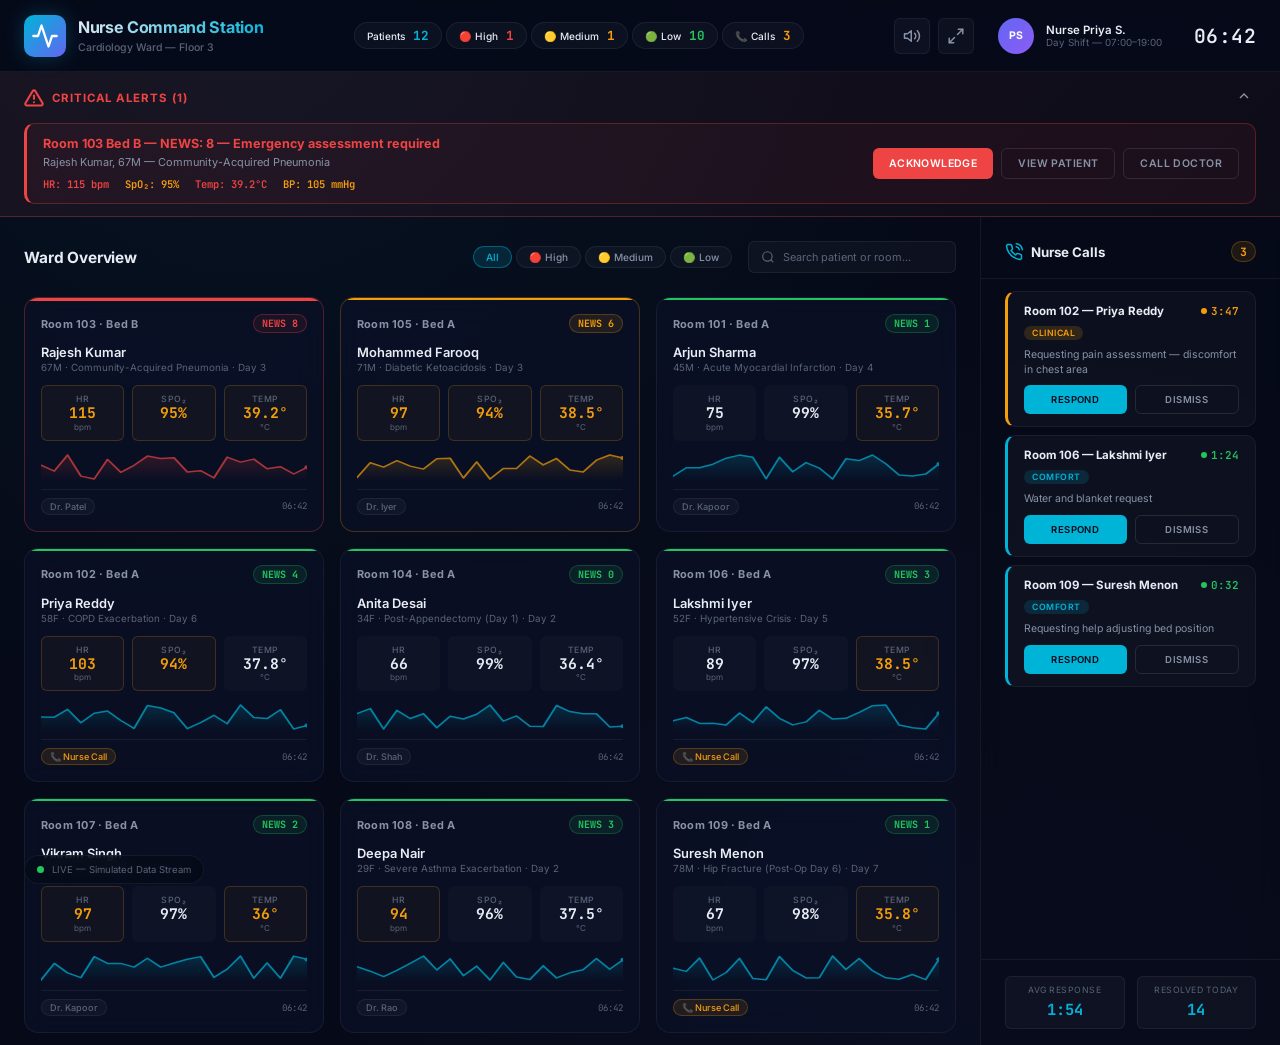
==== index.html @ 5d0f26bf "Initial commit: Smart Hospital Nurse Command Station Dashboard & Specifications" ====
<!DOCTYPE html>
<html lang="en">
<head>
    <meta charset="UTF-8">
    <meta name="viewport" content="width=device-width, initial-scale=1.0">
    <meta name="description" content="AI-Powered Smart Hospital Room — Nurse Command Station for real-time patient monitoring, NEWS2 triage, and nurse call management.">
    <title>Nurse Command Station — Smart Hospital</title>
    <link rel="preconnect" href="https://fonts.googleapis.com">
    <link rel="preconnect" href="https://fonts.gstatic.com" crossorigin>
    <link href="https://fonts.googleapis.com/css2?family=Inter:wght@300;400;500;600;700;800&family=JetBrains+Mono:wght@400;500;600;700&display=swap" rel="stylesheet">
    <link rel="stylesheet" href="style.css">
    <link rel="icon" href="data:image/svg+xml,<svg xmlns='http://www.w3.org/2000/svg' viewBox='0 0 100 100'><text y='.9em' font-size='90'>🏥</text></svg>">
</head>
<body>
    <!-- Header -->
    <header id="main-header">
        <div class="header-left">
            <div class="logo">
                <div class="logo-icon">
                    <svg width="28" height="28" viewBox="0 0 24 24" fill="none" stroke="currentColor" stroke-width="2" stroke-linecap="round" stroke-linejoin="round">
                        <path d="M22 12h-4l-3 9L9 3l-3 9H2"/>
                    </svg>
                </div>
                <div class="logo-text">
                    <h1>Nurse Command Station</h1>
                    <span class="ward-name">Cardiology Ward — Floor 3</span>
                </div>
            </div>
        </div>
        <div class="header-stats" id="header-stats">
            <!-- Populated by JS -->
        </div>
        <div class="header-right">
            <div class="header-actions">
                <button class="icon-btn" id="btn-sound-toggle" title="Toggle alert sounds">
                    <svg width="18" height="18" viewBox="0 0 24 24" fill="none" stroke="currentColor" stroke-width="2" stroke-linecap="round" stroke-linejoin="round">
                        <polygon points="11 5 6 9 2 9 2 15 6 15 11 19 11 5"/>
                        <path d="M15.54 8.46a5 5 0 0 1 0 7.07"/>
                        <path d="M19.07 4.93a10 10 0 0 1 0 14.14"/>
                    </svg>
                </button>
                <button class="icon-btn" id="btn-fullscreen" title="Toggle fullscreen">
                    <svg width="18" height="18" viewBox="0 0 24 24" fill="none" stroke="currentColor" stroke-width="2" stroke-linecap="round" stroke-linejoin="round">
                        <polyline points="15 3 21 3 21 9"/><polyline points="9 21 3 21 3 15"/>
                        <line x1="21" y1="3" x2="14" y2="10"/><line x1="3" y1="21" x2="10" y2="14"/>
                    </svg>
                </button>
            </div>
            <div class="nurse-profile">
                <div class="avatar">PS</div>
                <div class="nurse-info">
                    <span class="nurse-name">Nurse Priya S.</span>
                    <span class="shift-info">Day Shift — 07:00–19:00</span>
                </div>
            </div>
            <div class="clock" id="clock"></div>
        </div>
    </header>

    <!-- Critical Alert Banner -->
    <section class="alerts-banner" id="alerts-banner" style="display:none;">
        <div class="alerts-header">
            <div class="alerts-title">
                <svg width="20" height="20" viewBox="0 0 24 24" fill="none" stroke="currentColor" stroke-width="2.5" stroke-linecap="round" stroke-linejoin="round">
                    <path d="M10.29 3.86L1.82 18a2 2 0 0 0 1.71 3h16.94a2 2 0 0 0 1.71-3L13.71 3.86a2 2 0 0 0-3.42 0z"/>
                    <line x1="12" y1="9" x2="12" y2="13"/><line x1="12" y1="17" x2="12.01" y2="17"/>
                </svg>
                <span>CRITICAL ALERTS (<span id="alert-count">0</span>)</span>
            </div>
            <button class="btn-collapse" id="btn-collapse-alerts">
                <svg width="16" height="16" viewBox="0 0 24 24" fill="none" stroke="currentColor" stroke-width="2"><polyline points="18 15 12 9 6 15"/></svg>
            </button>
        </div>
        <div class="alerts-list" id="alerts-list">
            <!-- Populated by JS -->
        </div>
    </section>

    <!-- Main Content -->
    <main id="main-content">
        <!-- Room Grid -->
        <section class="ward-grid-container">
            <div class="section-header">
                <h2>Ward Overview</h2>
                <div class="grid-controls">
                    <div class="filter-pills">
                        <button class="pill active" data-filter="all">All</button>
                        <button class="pill" data-filter="high">🔴 High</button>
                        <button class="pill" data-filter="medium">🟡 Medium</button>
                        <button class="pill" data-filter="low">🟢 Low</button>
                    </div>
                    <div class="search-box">
                        <svg width="14" height="14" viewBox="0 0 24 24" fill="none" stroke="currentColor" stroke-width="2"><circle cx="11" cy="11" r="8"/><line x1="21" y1="21" x2="16.65" y2="16.65"/></svg>
                        <input type="text" id="search-input" placeholder="Search patient or room...">
                    </div>
                </div>
            </div>
            <div class="ward-grid" id="ward-grid">
                <!-- Populated by JS -->
            </div>
        </section>

        <!-- Nurse Calls Sidebar -->
        <aside class="calls-sidebar" id="calls-sidebar">
            <div class="sidebar-header">
                <h2>
                    <svg width="18" height="18" viewBox="0 0 24 24" fill="none" stroke="currentColor" stroke-width="2" stroke-linecap="round" stroke-linejoin="round">
                        <path d="M15.05 5A5 5 0 0 1 19 8.95M15.05 1A9 9 0 0 1 23 8.94m-1 7.98v3a2 2 0 0 1-2.18 2 19.79 19.79 0 0 1-8.63-3.07 19.5 19.5 0 0 1-6-6 19.79 19.79 0 0 1-3.07-8.67A2 2 0 0 1 4.11 2h3a2 2 0 0 1 2 1.72c.127.96.361 1.903.7 2.81a2 2 0 0 1-.45 2.11L8.09 9.91a16 16 0 0 0 6 6l1.27-1.27a2 2 0 0 1 2.11-.45c.907.339 1.85.573 2.81.7A2 2 0 0 1 22 16.92z"/>
                    </svg>
                    Nurse Calls
                </h2>
                <span class="call-count" id="call-count">0</span>
            </div>
            <div class="calls-list" id="calls-list">
                <!-- Populated by JS -->
            </div>
            <div class="sidebar-footer">
                <div class="avg-response">
                    <span class="label">Avg Response</span>
                    <span class="value" id="avg-response-time">—</span>
                </div>
                <div class="calls-resolved">
                    <span class="label">Resolved Today</span>
                    <span class="value" id="calls-resolved">14</span>
                </div>
            </div>
        </aside>
    </main>

    <!-- Patient Detail Modal -->
    <div class="modal-overlay" id="modal-overlay">
        <div class="modal" id="patient-modal">
            <div class="modal-header">
                <div class="modal-title" id="modal-title"></div>
                <button class="modal-close" id="modal-close">
                    <svg width="20" height="20" viewBox="0 0 24 24" fill="none" stroke="currentColor" stroke-width="2"><line x1="18" y1="6" x2="6" y2="18"/><line x1="6" y1="6" x2="18" y2="18"/></svg>
                </button>
            </div>
            <div class="modal-body" id="modal-body">
                <!-- Populated by JS -->
            </div>
        </div>
    </div>

    <!-- Connection Status -->
    <div class="connection-status" id="connection-status">
        <div class="status-dot live"></div>
        <span>LIVE — Simulated Data Stream</span>
    </div>

    <script src="app.js"></script>
</body>
</html>
---- style.css ----
/* ============================================
   NURSE COMMAND STATION — Design System
   AI-Powered Smart Hospital Room
   ============================================ */

/* --- CSS Custom Properties (Design Tokens) --- */
:root {
    /* Background */
    --bg-primary: #060a18;
    --bg-secondary: #0c1225;
    --bg-tertiary: #111a33;
    --bg-card: rgba(12, 18, 40, 0.65);
    --bg-card-hover: rgba(18, 26, 55, 0.8);
    --bg-glass: rgba(255, 255, 255, 0.03);
    --bg-glass-hover: rgba(255, 255, 255, 0.06);

    /* Borders */
    --border-subtle: rgba(255, 255, 255, 0.06);
    --border-light: rgba(255, 255, 255, 0.1);
    --border-focus: rgba(0, 180, 216, 0.5);

    /* Text */
    --text-primary: #e8ecf4;
    --text-secondary: #8892a6;
    --text-tertiary: #5a6478;
    --text-inverse: #060a18;

    /* Accent Colors */
    --accent-primary: #00b4d8;
    --accent-primary-rgb: 0, 180, 216;
    --accent-glow: rgba(0, 180, 216, 0.15);

    /* Status Colors */
    --status-low: #22c55e;
    --status-low-bg: rgba(34, 197, 94, 0.1);
    --status-low-border: rgba(34, 197, 94, 0.25);

    --status-medium: #f59e0b;
    --status-medium-bg: rgba(245, 158, 11, 0.1);
    --status-medium-border: rgba(245, 158, 11, 0.25);

    --status-high: #ef4444;
    --status-high-bg: rgba(239, 68, 68, 0.08);
    --status-high-border: rgba(239, 68, 68, 0.3);

    --status-low-medium: #fb923c;
    --status-low-medium-bg: rgba(251, 146, 60, 0.1);
    --status-low-medium-border: rgba(251, 146, 60, 0.25);

    /* Typography */
    --font-sans: 'Inter', -apple-system, BlinkMacSystemFont, 'Segoe UI', sans-serif;
    --font-mono: 'JetBrains Mono', 'Fira Code', 'Cascadia Code', monospace;

    /* Spacing */
    --space-xs: 4px;
    --space-sm: 8px;
    --space-md: 12px;
    --space-lg: 16px;
    --space-xl: 24px;
    --space-2xl: 32px;
    --space-3xl: 48px;

    /* Radii */
    --radius-sm: 6px;
    --radius-md: 10px;
    --radius-lg: 14px;
    --radius-xl: 20px;
    --radius-full: 9999px;

    /* Shadows */
    --shadow-sm: 0 1px 3px rgba(0, 0, 0, 0.3);
    --shadow-md: 0 4px 12px rgba(0, 0, 0, 0.4);
    --shadow-lg: 0 8px 32px rgba(0, 0, 0, 0.5);
    --shadow-glow-cyan: 0 0 20px rgba(0, 180, 216, 0.15);
    --shadow-glow-red: 0 0 25px rgba(239, 68, 68, 0.2);
    --shadow-glow-amber: 0 0 20px rgba(245, 158, 11, 0.15);

    /* Transitions */
    --transition-fast: 150ms ease;
    --transition-base: 250ms ease;
    --transition-slow: 400ms ease;

    /* Layout */
    --header-height: 72px;
    --sidebar-width: 340px;
}

/* --- Reset & Base --- */
*, *::before, *::after {
    margin: 0;
    padding: 0;
    box-sizing: border-box;
}

html {
    font-size: 14px;
    -webkit-font-smoothing: antialiased;
    -moz-osx-font-smoothing: grayscale;
}

body {
    font-family: var(--font-sans);
    background: var(--bg-primary);
    color: var(--text-primary);
    min-height: 100vh;
    overflow-x: hidden;
    background-image:
        radial-gradient(ellipse at 20% 0%, rgba(0, 180, 216, 0.05) 0%, transparent 50%),
        radial-gradient(ellipse at 80% 100%, rgba(99, 102, 241, 0.04) 0%, transparent 50%);
}

/* Scrollbar */
::-webkit-scrollbar { width: 6px; height: 6px; }
::-webkit-scrollbar-track { background: transparent; }
::-webkit-scrollbar-thumb { background: rgba(255, 255, 255, 0.1); border-radius: 3px; }
::-webkit-scrollbar-thumb:hover { background: rgba(255, 255, 255, 0.18); }

/* --- Header --- */
#main-header {
    position: sticky;
    top: 0;
    z-index: 100;
    display: flex;
    align-items: center;
    justify-content: space-between;
    height: var(--header-height);
    padding: 0 var(--space-xl);
    background: rgba(6, 10, 24, 0.85);
    backdrop-filter: blur(20px) saturate(180%);
    -webkit-backdrop-filter: blur(20px) saturate(180%);
    border-bottom: 1px solid var(--border-subtle);
}

.header-left {
    display: flex;
    align-items: center;
    gap: var(--space-lg);
    flex-shrink: 0;
}

.logo {
    display: flex;
    align-items: center;
    gap: var(--space-md);
}

.logo-icon {
    width: 42px;
    height: 42px;
    display: flex;
    align-items: center;
    justify-content: center;
    background: linear-gradient(135deg, var(--accent-primary), #6366f1);
    border-radius: var(--radius-md);
    color: white;
    box-shadow: 0 0 20px rgba(0, 180, 216, 0.25);
}

.logo-text h1 {
    font-size: 1.15rem;
    font-weight: 700;
    letter-spacing: -0.02em;
    background: linear-gradient(135deg, var(--text-primary), var(--accent-primary));
    -webkit-background-clip: text;
    -webkit-text-fill-color: transparent;
    background-clip: text;
}

.ward-name {
    font-size: 0.75rem;
    color: var(--text-tertiary);
    font-weight: 500;
}

/* Header Stats */
.header-stats {
    display: flex;
    align-items: center;
    gap: var(--space-sm);
    flex: 1;
    justify-content: center;
}

.stat-chip {
    display: flex;
    align-items: center;
    gap: var(--space-sm);
    padding: var(--space-sm) var(--space-lg);
    background: var(--bg-glass);
    border: 1px solid var(--border-subtle);
    border-radius: var(--radius-full);
    font-size: 0.78rem;
    font-weight: 500;
    transition: var(--transition-fast);
    cursor: default;
    white-space: nowrap;
}

.stat-chip:hover {
    background: var(--bg-glass-hover);
    border-color: var(--border-light);
}

.stat-chip .stat-value {
    font-family: var(--font-mono);
    font-weight: 700;
    font-size: 0.9rem;
}

.stat-chip.critical .stat-value { color: var(--status-high); }
.stat-chip.warning .stat-value { color: var(--status-medium); }
.stat-chip.ok .stat-value { color: var(--status-low); }
.stat-chip.info .stat-value { color: var(--accent-primary); }

/* Header Right */
.header-right {
    display: flex;
    align-items: center;
    gap: var(--space-xl);
    flex-shrink: 0;
}

.header-actions {
    display: flex;
    gap: var(--space-sm);
}

.icon-btn {
    width: 36px;
    height: 36px;
    display: flex;
    align-items: center;
    justify-content: center;
    background: var(--bg-glass);
    border: 1px solid var(--border-subtle);
    border-radius: var(--radius-sm);
    color: var(--text-secondary);
    cursor: pointer;
    transition: var(--transition-fast);
}

.icon-btn:hover {
    background: var(--bg-glass-hover);
    border-color: var(--border-light);
    color: var(--text-primary);
}

.nurse-profile {
    display: flex;
    align-items: center;
    gap: var(--space-md);
}

.avatar {
    width: 36px;
    height: 36px;
    border-radius: var(--radius-full);
    background: linear-gradient(135deg, #6366f1, #8b5cf6);
    display: flex;
    align-items: center;
    justify-content: center;
    font-size: 0.75rem;
    font-weight: 700;
    color: white;
    letter-spacing: 0.03em;
}

.nurse-info {
    display: flex;
    flex-direction: column;
}

.nurse-name {
    font-size: 0.82rem;
    font-weight: 600;
    color: var(--text-primary);
}

.shift-info {
    font-size: 0.7rem;
    color: var(--text-tertiary);
}

.clock {
    font-family: var(--font-mono);
    font-size: 1.4rem;
    font-weight: 600;
    color: var(--text-primary);
    letter-spacing: 0.02em;
    min-width: 70px;
    text-align: right;
}

/* --- Alerts Banner --- */
.alerts-banner {
    background: linear-gradient(135deg, rgba(239, 68, 68, 0.08), rgba(239, 68, 68, 0.03));
    border-bottom: 1px solid var(--status-high-border);
    padding: var(--space-md) var(--space-xl);
    animation: alertSlideIn 0.4s ease;
}

@keyframes alertSlideIn {
    from { transform: translateY(-100%); opacity: 0; }
    to { transform: translateY(0); opacity: 1; }
}

.alerts-header {
    display: flex;
    align-items: center;
    justify-content: space-between;
    margin-bottom: var(--space-md);
}

.alerts-title {
    display: flex;
    align-items: center;
    gap: var(--space-sm);
    font-size: 0.82rem;
    font-weight: 700;
    text-transform: uppercase;
    letter-spacing: 0.08em;
    color: var(--status-high);
}

.alerts-title svg {
    animation: alertPulse 2s ease-in-out infinite;
}

@keyframes alertPulse {
    0%, 100% { opacity: 1; }
    50% { opacity: 0.4; }
}

.btn-collapse {
    background: none;
    border: none;
    color: var(--text-secondary);
    cursor: pointer;
    padding: var(--space-xs);
    border-radius: var(--radius-sm);
    transition: var(--transition-fast);
}

.btn-collapse:hover { color: var(--text-primary); }

.alerts-list {
    display: flex;
    flex-direction: column;
    gap: var(--space-sm);
}

.alert-card {
    display: flex;
    align-items: center;
    justify-content: space-between;
    padding: var(--space-md) var(--space-lg);
    background: rgba(239, 68, 68, 0.06);
    border: 1px solid var(--status-high-border);
    border-left: 3px solid var(--status-high);
    border-radius: var(--radius-md);
    animation: alertCardGlow 3s ease-in-out infinite;
}

@keyframes alertCardGlow {
    0%, 100% { box-shadow: 0 0 10px rgba(239, 68, 68, 0.1); }
    50% { box-shadow: 0 0 25px rgba(239, 68, 68, 0.2); }
}

.alert-card-left {
    display: flex;
    flex-direction: column;
    gap: var(--space-xs);
}

.alert-card-room {
    font-weight: 700;
    font-size: 0.9rem;
    color: var(--status-high);
}

.alert-card-details {
    font-size: 0.78rem;
    color: var(--text-secondary);
}

.alert-card-vitals {
    display: flex;
    gap: var(--space-lg);
    font-family: var(--font-mono);
    font-size: 0.75rem;
    color: var(--text-secondary);
    margin-top: var(--space-xs);
}

.alert-card-vitals .vital-danger { color: var(--status-high); font-weight: 600; }
.alert-card-vitals .vital-warning { color: var(--status-medium); font-weight: 600; }

.alert-card-actions {
    display: flex;
    gap: var(--space-sm);
    flex-shrink: 0;
}

.btn {
    padding: var(--space-sm) var(--space-lg);
    border: none;
    border-radius: var(--radius-sm);
    font-family: var(--font-sans);
    font-size: 0.75rem;
    font-weight: 600;
    cursor: pointer;
    transition: var(--transition-fast);
    text-transform: uppercase;
    letter-spacing: 0.04em;
}

.btn-danger {
    background: var(--status-high);
    color: white;
}

.btn-danger:hover {
    background: #dc2626;
    box-shadow: var(--shadow-glow-red);
}

.btn-outline {
    background: transparent;
    border: 1px solid var(--border-light);
    color: var(--text-secondary);
}

.btn-outline:hover {
    background: var(--bg-glass-hover);
    color: var(--text-primary);
    border-color: var(--accent-primary);
}

.btn-primary {
    background: var(--accent-primary);
    color: var(--text-inverse);
}

.btn-primary:hover {
    background: #00a0c0;
    box-shadow: var(--shadow-glow-cyan);
}

/* --- Main Content Layout --- */
#main-content {
    display: grid;
    grid-template-columns: 1fr var(--sidebar-width);
    gap: 0;
    min-height: calc(100vh - var(--header-height));
}

.ward-grid-container {
    padding: var(--space-xl);
    overflow-y: auto;
    max-height: calc(100vh - var(--header-height));
}

.section-header {
    display: flex;
    align-items: center;
    justify-content: space-between;
    margin-bottom: var(--space-xl);
    flex-wrap: wrap;
    gap: var(--space-md);
}

.section-header h2 {
    font-size: 1.1rem;
    font-weight: 700;
    color: var(--text-primary);
    letter-spacing: -0.01em;
}

.grid-controls {
    display: flex;
    align-items: center;
    gap: var(--space-lg);
}

.filter-pills {
    display: flex;
    gap: var(--space-xs);
}

.pill {
    padding: var(--space-xs) var(--space-md);
    background: var(--bg-glass);
    border: 1px solid var(--border-subtle);
    border-radius: var(--radius-full);
    font-family: var(--font-sans);
    font-size: 0.72rem;
    font-weight: 500;
    color: var(--text-secondary);
    cursor: pointer;
    transition: var(--transition-fast);
    white-space: nowrap;
}

.pill:hover {
    background: var(--bg-glass-hover);
    border-color: var(--border-light);
    color: var(--text-primary);
}

.pill.active {
    background: rgba(var(--accent-primary-rgb), 0.15);
    border-color: rgba(var(--accent-primary-rgb), 0.4);
    color: var(--accent-primary);
}

.search-box {
    display: flex;
    align-items: center;
    gap: var(--space-sm);
    padding: var(--space-sm) var(--space-md);
    background: var(--bg-glass);
    border: 1px solid var(--border-subtle);
    border-radius: var(--radius-sm);
    transition: var(--transition-fast);
}

.search-box:focus-within {
    border-color: var(--border-focus);
    box-shadow: 0 0 0 3px rgba(var(--accent-primary-rgb), 0.1);
}

.search-box svg { color: var(--text-tertiary); flex-shrink: 0; }

.search-box input {
    background: none;
    border: none;
    outline: none;
    font-family: var(--font-sans);
    font-size: 0.78rem;
    color: var(--text-primary);
    width: 160px;
}

.search-box input::placeholder { color: var(--text-tertiary); }

/* --- Ward Grid (Room Cards) --- */
.ward-grid {
    display: grid;
    grid-template-columns: repeat(auto-fill, minmax(260px, 1fr));
    gap: var(--space-lg);
}

/* Room Card */
.room-card {
    background: var(--bg-card);
    backdrop-filter: blur(12px);
    -webkit-backdrop-filter: blur(12px);
    border: 1px solid var(--border-subtle);
    border-radius: var(--radius-lg);
    padding: var(--space-lg);
    cursor: pointer;
    transition: all var(--transition-base);
    position: relative;
    overflow: hidden;
}

.room-card::before {
    content: '';
    position: absolute;
    top: 0;
    left: 0;
    right: 0;
    height: 2px;
    border-radius: var(--radius-lg) var(--radius-lg) 0 0;
    transition: var(--transition-base);
}

.room-card:hover {
    background: var(--bg-card-hover);
    border-color: var(--border-light);
    transform: translateY(-2px);
    box-shadow: var(--shadow-lg);
}

/* Risk-level card styles */
.room-card.risk-low::before { background: var(--status-low); }
.room-card.risk-low-medium::before { background: var(--status-low-medium); }
.room-card.risk-medium::before { background: var(--status-medium); }
.room-card.risk-high::before { background: var(--status-high); height: 3px; }

.room-card.risk-high {
    border-color: var(--status-high-border);
    animation: cardHighPulse 4s ease-in-out infinite;
}

@keyframes cardHighPulse {
    0%, 100% { box-shadow: 0 0 0 rgba(239, 68, 68, 0); }
    50% { box-shadow: 0 0 20px rgba(239, 68, 68, 0.12); }
}

.room-card.risk-medium {
    border-color: var(--status-medium-border);
}

.room-card-header {
    display: flex;
    align-items: center;
    justify-content: space-between;
    margin-bottom: var(--space-md);
}

.room-id {
    font-size: 0.78rem;
    font-weight: 700;
    color: var(--text-secondary);
    letter-spacing: 0.02em;
}

.news2-badge {
    display: flex;
    align-items: center;
    gap: var(--space-xs);
    padding: 2px var(--space-sm);
    border-radius: var(--radius-full);
    font-family: var(--font-mono);
    font-size: 0.72rem;
    font-weight: 700;
}

.news2-badge.low {
    background: var(--status-low-bg);
    color: var(--status-low);
    border: 1px solid var(--status-low-border);
}

.news2-badge.low-medium {
    background: var(--status-low-medium-bg);
    color: var(--status-low-medium);
    border: 1px solid var(--status-low-medium-border);
}

.news2-badge.medium {
    background: var(--status-medium-bg);
    color: var(--status-medium);
    border: 1px solid var(--status-medium-border);
}

.news2-badge.high {
    background: var(--status-high-bg);
    color: var(--status-high);
    border: 1px solid var(--status-high-border);
}

.patient-name {
    font-size: 0.92rem;
    font-weight: 600;
    color: var(--text-primary);
    margin-bottom: 2px;
    white-space: nowrap;
    overflow: hidden;
    text-overflow: ellipsis;
}

.patient-meta {
    font-size: 0.7rem;
    color: var(--text-tertiary);
    margin-bottom: var(--space-md);
    white-space: nowrap;
    overflow: hidden;
    text-overflow: ellipsis;
}

/* Vitals Row */
.vitals-row {
    display: grid;
    grid-template-columns: 1fr 1fr 1fr;
    gap: var(--space-sm);
    margin-bottom: var(--space-md);
}

.vital-item {
    display: flex;
    flex-direction: column;
    align-items: center;
    padding: var(--space-sm);
    background: rgba(255, 255, 255, 0.02);
    border-radius: var(--radius-sm);
    border: 1px solid transparent;
    transition: var(--transition-fast);
}

.vital-item.warning {
    border-color: rgba(245, 158, 11, 0.2);
    background: rgba(245, 158, 11, 0.04);
}

.vital-item.danger {
    border-color: rgba(239, 68, 68, 0.2);
    background: rgba(239, 68, 68, 0.04);
}

.vital-label {
    font-size: 0.62rem;
    font-weight: 500;
    color: var(--text-tertiary);
    text-transform: uppercase;
    letter-spacing: 0.06em;
    margin-bottom: 2px;
}

.vital-value {
    font-family: var(--font-mono);
    font-size: 1.05rem;
    font-weight: 700;
    color: var(--text-primary);
    line-height: 1;
    transition: color var(--transition-fast);
}

.vital-item.warning .vital-value { color: var(--status-medium); }
.vital-item.danger .vital-value { color: var(--status-high); }

.vital-unit {
    font-size: 0.58rem;
    color: var(--text-tertiary);
    margin-top: 1px;
}

/* Sparkline */
.sparkline-container {
    height: 28px;
    width: 100%;
    opacity: 0.7;
    transition: opacity var(--transition-fast);
}

.room-card:hover .sparkline-container { opacity: 1; }

.sparkline-container svg {
    width: 100%;
    height: 100%;
}

/* Card footer */
.room-card-footer {
    display: flex;
    align-items: center;
    justify-content: space-between;
    margin-top: var(--space-sm);
    padding-top: var(--space-sm);
    border-top: 1px solid var(--border-subtle);
}

.card-tag {
    font-size: 0.65rem;
    font-weight: 500;
    padding: 2px var(--space-sm);
    border-radius: var(--radius-full);
    background: var(--bg-glass);
    color: var(--text-tertiary);
    border: 1px solid var(--border-subtle);
}

.card-tag.nurse-call {
    background: rgba(245, 158, 11, 0.1);
    color: var(--status-medium);
    border-color: rgba(245, 158, 11, 0.25);
    animation: tagPulse 2s ease-in-out infinite;
}

@keyframes tagPulse {
    0%, 100% { opacity: 1; }
    50% { opacity: 0.6; }
}

.card-tag.o2 {
    background: rgba(99, 102, 241, 0.1);
    color: #818cf8;
    border-color: rgba(99, 102, 241, 0.25);
}

.card-time {
    font-size: 0.65rem;
    color: var(--text-tertiary);
    font-family: var(--font-mono);
}

/* Card hidden state */
.room-card.hidden {
    display: none;
}

/* --- Calls Sidebar --- */
.calls-sidebar {
    border-left: 1px solid var(--border-subtle);
    background: rgba(6, 10, 24, 0.5);
    backdrop-filter: blur(12px);
    display: flex;
    flex-direction: column;
    max-height: calc(100vh - var(--header-height));
    overflow: hidden;
}

.sidebar-header {
    display: flex;
    align-items: center;
    justify-content: space-between;
    padding: var(--space-xl) var(--space-xl) var(--space-lg);
    border-bottom: 1px solid var(--border-subtle);
    flex-shrink: 0;
}

.sidebar-header h2 {
    display: flex;
    align-items: center;
    gap: var(--space-sm);
    font-size: 0.95rem;
    font-weight: 700;
    color: var(--text-primary);
}

.sidebar-header h2 svg {
    color: var(--accent-primary);
}

.call-count {
    font-family: var(--font-mono);
    font-size: 0.82rem;
    font-weight: 700;
    background: var(--status-medium-bg);
    color: var(--status-medium);
    padding: 2px var(--space-sm);
    border-radius: var(--radius-full);
    border: 1px solid var(--status-medium-border);
    min-width: 24px;
    text-align: center;
}

.calls-list {
    flex: 1;
    overflow-y: auto;
    padding: var(--space-md) var(--space-xl);
    display: flex;
    flex-direction: column;
    gap: var(--space-sm);
}

.call-card {
    padding: var(--space-md) var(--space-lg);
    background: var(--bg-glass);
    border: 1px solid var(--border-subtle);
    border-radius: var(--radius-md);
    transition: var(--transition-fast);
}

.call-card:hover {
    background: var(--bg-glass-hover);
    border-color: var(--border-light);
}

.call-card.emergency {
    border-left: 3px solid var(--status-high);
    background: var(--status-high-bg);
}

.call-card.clinical {
    border-left: 3px solid var(--status-medium);
}

.call-card.comfort {
    border-left: 3px solid var(--accent-primary);
}

.call-card-top {
    display: flex;
    align-items: center;
    justify-content: space-between;
    margin-bottom: var(--space-xs);
}

.call-room {
    font-size: 0.82rem;
    font-weight: 700;
    color: var(--text-primary);
}

.call-timer {
    font-family: var(--font-mono);
    font-size: 0.78rem;
    font-weight: 600;
    display: flex;
    align-items: center;
    gap: var(--space-xs);
}

.call-timer .timer-dot {
    width: 6px;
    height: 6px;
    border-radius: 50%;
    animation: timerBlink 1s ease-in-out infinite;
}

@keyframes timerBlink {
    0%, 100% { opacity: 1; }
    50% { opacity: 0.3; }
}

.call-timer.ok { color: var(--status-low); }
.call-timer.ok .timer-dot { background: var(--status-low); }
.call-timer.warning { color: var(--status-medium); }
.call-timer.warning .timer-dot { background: var(--status-medium); }
.call-timer.overdue { color: var(--status-high); }
.call-timer.overdue .timer-dot { background: var(--status-high); }

.call-message {
    font-size: 0.75rem;
    color: var(--text-secondary);
    margin-bottom: var(--space-sm);
    line-height: 1.4;
}

.call-type-tag {
    font-size: 0.62rem;
    font-weight: 600;
    text-transform: uppercase;
    letter-spacing: 0.06em;
    padding: 2px var(--space-sm);
    border-radius: var(--radius-full);
    display: inline-block;
    margin-bottom: var(--space-sm);
}

.call-type-tag.emergency { background: rgba(239, 68, 68, 0.15); color: var(--status-high); }
.call-type-tag.clinical { background: rgba(245, 158, 11, 0.15); color: var(--status-medium); }
.call-type-tag.comfort { background: rgba(0, 180, 216, 0.15); color: var(--accent-primary); }

.call-actions {
    display: flex;
    gap: var(--space-sm);
}

.call-actions .btn {
    flex: 1;
    padding: var(--space-sm) var(--space-md);
    font-size: 0.68rem;
}

.sidebar-footer {
    display: flex;
    gap: var(--space-md);
    padding: var(--space-lg) var(--space-xl);
    border-top: 1px solid var(--border-subtle);
    flex-shrink: 0;
}

.sidebar-footer > div {
    flex: 1;
    text-align: center;
    padding: var(--space-sm);
    background: var(--bg-glass);
    border-radius: var(--radius-sm);
    border: 1px solid var(--border-subtle);
}

.sidebar-footer .label {
    display: block;
    font-size: 0.62rem;
    color: var(--text-tertiary);
    text-transform: uppercase;
    letter-spacing: 0.06em;
    margin-bottom: var(--space-xs);
}

.sidebar-footer .value {
    font-family: var(--font-mono);
    font-size: 1.1rem;
    font-weight: 700;
    color: var(--accent-primary);
}

/* --- Modal --- */
.modal-overlay {
    position: fixed;
    inset: 0;
    background: rgba(0, 0, 0, 0.6);
    backdrop-filter: blur(8px);
    z-index: 1000;
    display: flex;
    align-items: center;
    justify-content: center;
    opacity: 0;
    pointer-events: none;
    transition: opacity var(--transition-base);
}

.modal-overlay.active {
    opacity: 1;
    pointer-events: all;
}

.modal {
    background: var(--bg-secondary);
    border: 1px solid var(--border-light);
    border-radius: var(--radius-xl);
    width: min(90vw, 840px);
    max-height: 85vh;
    overflow: hidden;
    display: flex;
    flex-direction: column;
    box-shadow: 0 25px 80px rgba(0, 0, 0, 0.5);
    transform: scale(0.95) translateY(10px);
    transition: transform var(--transition-base);
}

.modal-overlay.active .modal {
    transform: scale(1) translateY(0);
}

.modal-header {
    display: flex;
    align-items: center;
    justify-content: space-between;
    padding: var(--space-xl) var(--space-2xl);
    border-bottom: 1px solid var(--border-subtle);
    flex-shrink: 0;
}

.modal-title {
    display: flex;
    flex-direction: column;
    gap: var(--space-xs);
}

.modal-title .room-label {
    font-size: 0.75rem;
    font-weight: 600;
    color: var(--text-tertiary);
    text-transform: uppercase;
    letter-spacing: 0.06em;
}

.modal-title .patient-label {
    font-size: 1.2rem;
    font-weight: 700;
    color: var(--text-primary);
}

.modal-close {
    width: 36px;
    height: 36px;
    display: flex;
    align-items: center;
    justify-content: center;
    background: var(--bg-glass);
    border: 1px solid var(--border-subtle);
    border-radius: var(--radius-sm);
    color: var(--text-secondary);
    cursor: pointer;
    transition: var(--transition-fast);
}

.modal-close:hover {
    background: rgba(239, 68, 68, 0.15);
    border-color: rgba(239, 68, 68, 0.3);
    color: var(--status-high);
}

.modal-body {
    padding: var(--space-2xl);
    overflow-y: auto;
    flex: 1;
}

/* Modal sections */
.modal-section {
    margin-bottom: var(--space-2xl);
}

.modal-section:last-child { margin-bottom: 0; }

.modal-section-title {
    font-size: 0.78rem;
    font-weight: 700;
    color: var(--text-tertiary);
    text-transform: uppercase;
    letter-spacing: 0.06em;
    margin-bottom: var(--space-lg);
}

.modal-vitals-grid {
    display: grid;
    grid-template-columns: repeat(auto-fill, minmax(140px, 1fr));
    gap: var(--space-md);
}

.modal-vital-card {
    padding: var(--space-lg);
    background: var(--bg-glass);
    border: 1px solid var(--border-subtle);
    border-radius: var(--radius-md);
    text-align: center;
}

.modal-vital-card .m-vital-label {
    font-size: 0.68rem;
    font-weight: 600;
    color: var(--text-tertiary);
    text-transform: uppercase;
    letter-spacing: 0.06em;
    margin-bottom: var(--space-sm);
}

.modal-vital-card .m-vital-value {
    font-family: var(--font-mono);
    font-size: 1.8rem;
    font-weight: 700;
    line-height: 1;
    margin-bottom: var(--space-xs);
}

.modal-vital-card .m-vital-unit {
    font-size: 0.68rem;
    color: var(--text-tertiary);
}

.modal-vital-card .m-vital-score {
    font-family: var(--font-mono);
    font-size: 0.68rem;
    font-weight: 700;
    margin-top: var(--space-sm);
    padding: 2px var(--space-sm);
    border-radius: var(--radius-full);
    display: inline-block;
}

.m-vital-score.score-0 { background: var(--status-low-bg); color: var(--status-low); }
.m-vital-score.score-1 { background: var(--status-low-medium-bg); color: var(--status-low-medium); }
.m-vital-score.score-2 { background: var(--status-medium-bg); color: var(--status-medium); }
.m-vital-score.score-3 { background: var(--status-high-bg); color: var(--status-high); }

.modal-vital-card.score-high {
    border-color: var(--status-high-border);
    background: var(--status-high-bg);
}

.modal-vital-card.score-medium {
    border-color: var(--status-medium-border);
    background: var(--status-medium-bg);
}

/* NEWS2 summary in modal */
.news2-summary {
    display: flex;
    align-items: center;
    gap: var(--space-xl);
    padding: var(--space-lg) var(--space-xl);
    background: var(--bg-glass);
    border: 1px solid var(--border-subtle);
    border-radius: var(--radius-md);
    margin-bottom: var(--space-lg);
}

.news2-score-large {
    font-family: var(--font-mono);
    font-size: 3rem;
    font-weight: 800;
    line-height: 1;
}

.news2-score-large.low { color: var(--status-low); }
.news2-score-large.low-medium { color: var(--status-low-medium); }
.news2-score-large.medium { color: var(--status-medium); }
.news2-score-large.high { color: var(--status-high); }

.news2-details .risk-label {
    font-size: 0.85rem;
    font-weight: 700;
    text-transform: uppercase;
    letter-spacing: 0.04em;
}

.news2-details .risk-desc {
    font-size: 0.75rem;
    color: var(--text-secondary);
    margin-top: var(--space-xs);
}

/* Modal sparkline large */
.modal-sparkline {
    height: 80px;
    width: 100%;
    background: var(--bg-glass);
    border: 1px solid var(--border-subtle);
    border-radius: var(--radius-md);
    padding: var(--space-md);
    margin-top: var(--space-sm);
}

.modal-sparkline svg {
    width: 100%;
    height: 100%;
}

/* Timeline */
.timeline {
    position: relative;
    padding-left: var(--space-xl);
}

.timeline::before {
    content: '';
    position: absolute;
    left: 7px;
    top: 4px;
    bottom: 4px;
    width: 2px;
    background: var(--border-subtle);
    border-radius: 1px;
}

.timeline-item {
    position: relative;
    padding-bottom: var(--space-lg);
}

.timeline-item::before {
    content: '';
    position: absolute;
    left: calc(-1 * var(--space-xl) + 4px);
    top: 6px;
    width: 8px;
    height: 8px;
    border-radius: 50%;
    background: var(--accent-primary);
    border: 2px solid var(--bg-secondary);
}

.timeline-item.alert::before { background: var(--status-high); }
.timeline-item.order::before { background: var(--status-medium); }

.timeline-time {
    font-size: 0.68rem;
    font-family: var(--font-mono);
    color: var(--text-tertiary);
    margin-bottom: 2px;
}

.timeline-text {
    font-size: 0.78rem;
    color: var(--text-secondary);
    line-height: 1.4;
}

/* --- Connection Status --- */
.connection-status {
    position: fixed;
    bottom: var(--space-lg);
    left: var(--space-xl);
    display: flex;
    align-items: center;
    gap: var(--space-sm);
    padding: var(--space-sm) var(--space-md);
    background: rgba(6, 10, 24, 0.8);
    backdrop-filter: blur(8px);
    border: 1px solid var(--border-subtle);
    border-radius: var(--radius-full);
    font-size: 0.68rem;
    color: var(--text-tertiary);
    z-index: 50;
}

.status-dot {
    width: 7px;
    height: 7px;
    border-radius: 50%;
    background: var(--status-low);
    animation: statusPulse 2s ease-in-out infinite;
}

@keyframes statusPulse {
    0%, 100% { box-shadow: 0 0 0 0 rgba(34, 197, 94, 0.4); }
    50% { box-shadow: 0 0 0 4px rgba(34, 197, 94, 0); }
}

/* --- Empty state for calls --- */
.empty-state {
    display: flex;
    flex-direction: column;
    align-items: center;
    justify-content: center;
    padding: var(--space-3xl) var(--space-xl);
    color: var(--text-tertiary);
    text-align: center;
}

.empty-state svg {
    margin-bottom: var(--space-md);
    opacity: 0.3;
}

.empty-state p {
    font-size: 0.78rem;
}

/* --- Responsive --- */
@media (max-width: 1280px) {
    :root { --sidebar-width: 300px; }
    .header-stats { gap: var(--space-xs); }
    .stat-chip { padding: var(--space-xs) var(--space-md); font-size: 0.72rem; }
}

@media (max-width: 1024px) {
    #main-content {
        grid-template-columns: 1fr;
    }
    
    .calls-sidebar {
        border-left: none;
        border-top: 1px solid var(--border-subtle);
        max-height: 400px;
    }
    
    .ward-grid-container {
        max-height: none;
    }
    
    .header-stats { display: none; }
}

@media (max-width: 768px) {
    #main-header {
        flex-wrap: wrap;
        height: auto;
        padding: var(--space-md);
        gap: var(--space-md);
    }
    
    .nurse-profile { display: none; }
    .header-actions { display: none; }
    
    .ward-grid {
        grid-template-columns: 1fr 1fr;
    }
    
    .modal {
        width: 95vw;
        max-height: 90vh;
    }
    
    .modal-vitals-grid {
        grid-template-columns: repeat(3, 1fr);
    }
}

@media (max-width: 480px) {
    .ward-grid {
        grid-template-columns: 1fr;
    }
}

/* Utility: transition for vital value changes */
.vital-flash {
    animation: vitalFlash 0.3s ease;
}

@keyframes vitalFlash {
    0% { opacity: 0.5; }
    100% { opacity: 1; }
}
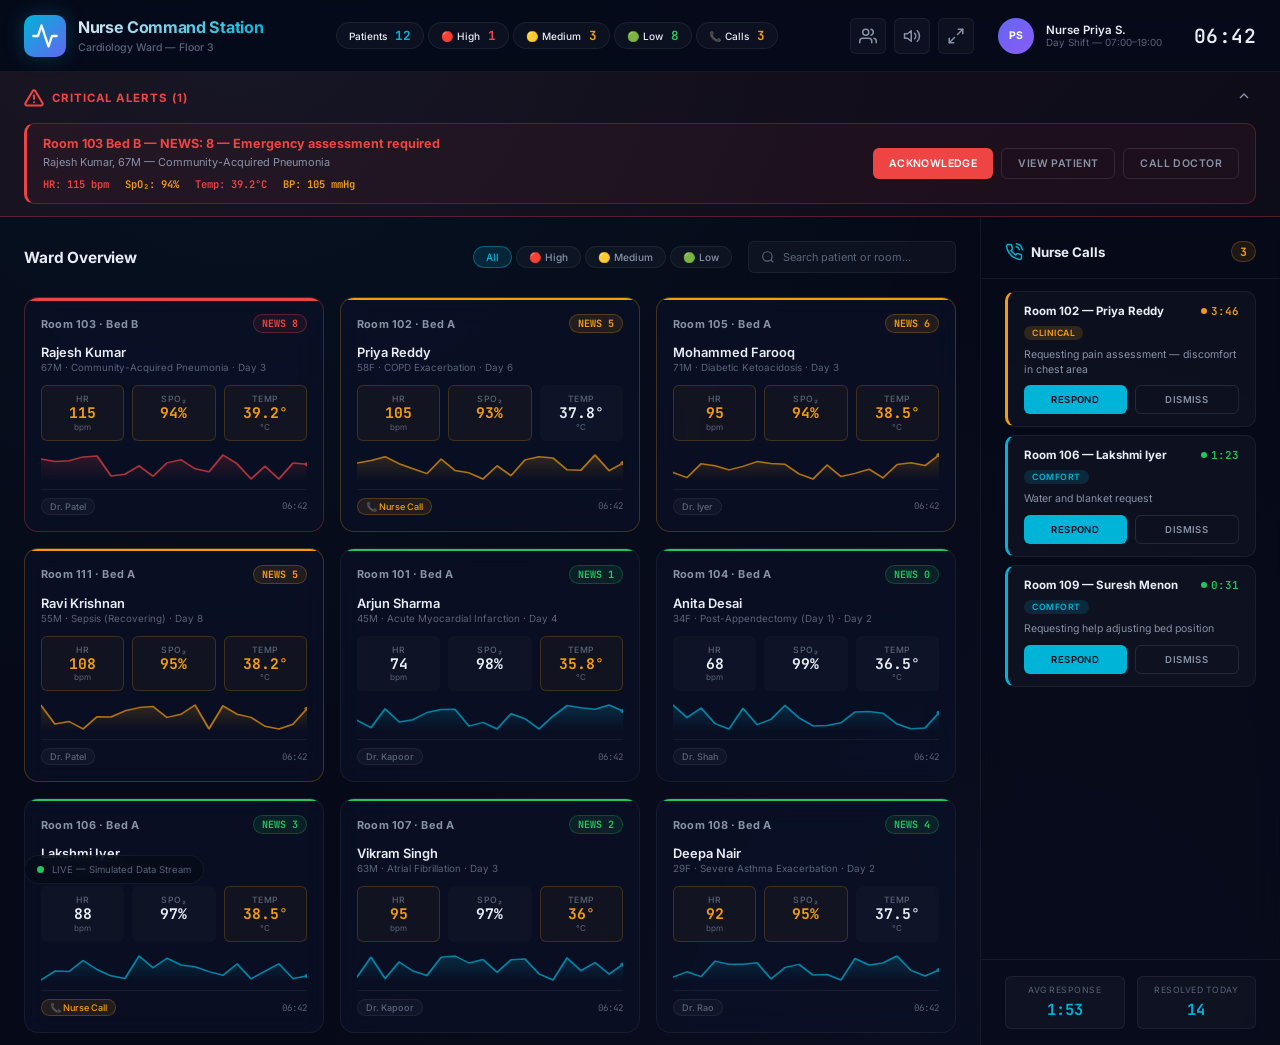
==== commit 199ed4e5: "Add Bystander & Family Portal dashboard with token authentication and plain-language recovery update" ====
--- a/index.html
+++ b/index.html
@@ -32,6 +32,14 @@
         </div>
         <div class="header-right">
             <div class="header-actions">
+                <a href="./dashboards/family-portal/index.html" class="icon-btn" title="Open Family Portal" target="_blank" style="text-decoration:none;">
+                    <svg width="18" height="18" viewBox="0 0 24 24" fill="none" stroke="currentColor" stroke-width="2" stroke-linecap="round" stroke-linejoin="round">
+                        <path d="M17 21v-2a4 4 0 0 0-4-4H5a4 4 0 0 0-4 4v2"/>
+                        <circle cx="9" cy="7" r="4"/>
+                        <path d="M23 21v-2a4 4 0 0 0-3-3.87"/>
+                        <path d="M16 3.13a4 4 0 0 1 0 7.75"/>
+                    </svg>
+                </a>
                 <button class="icon-btn" id="btn-sound-toggle" title="Toggle alert sounds">
                     <svg width="18" height="18" viewBox="0 0 24 24" fill="none" stroke="currentColor" stroke-width="2" stroke-linecap="round" stroke-linejoin="round">
                         <polygon points="11 5 6 9 2 9 2 15 6 15 11 19 11 5"/>
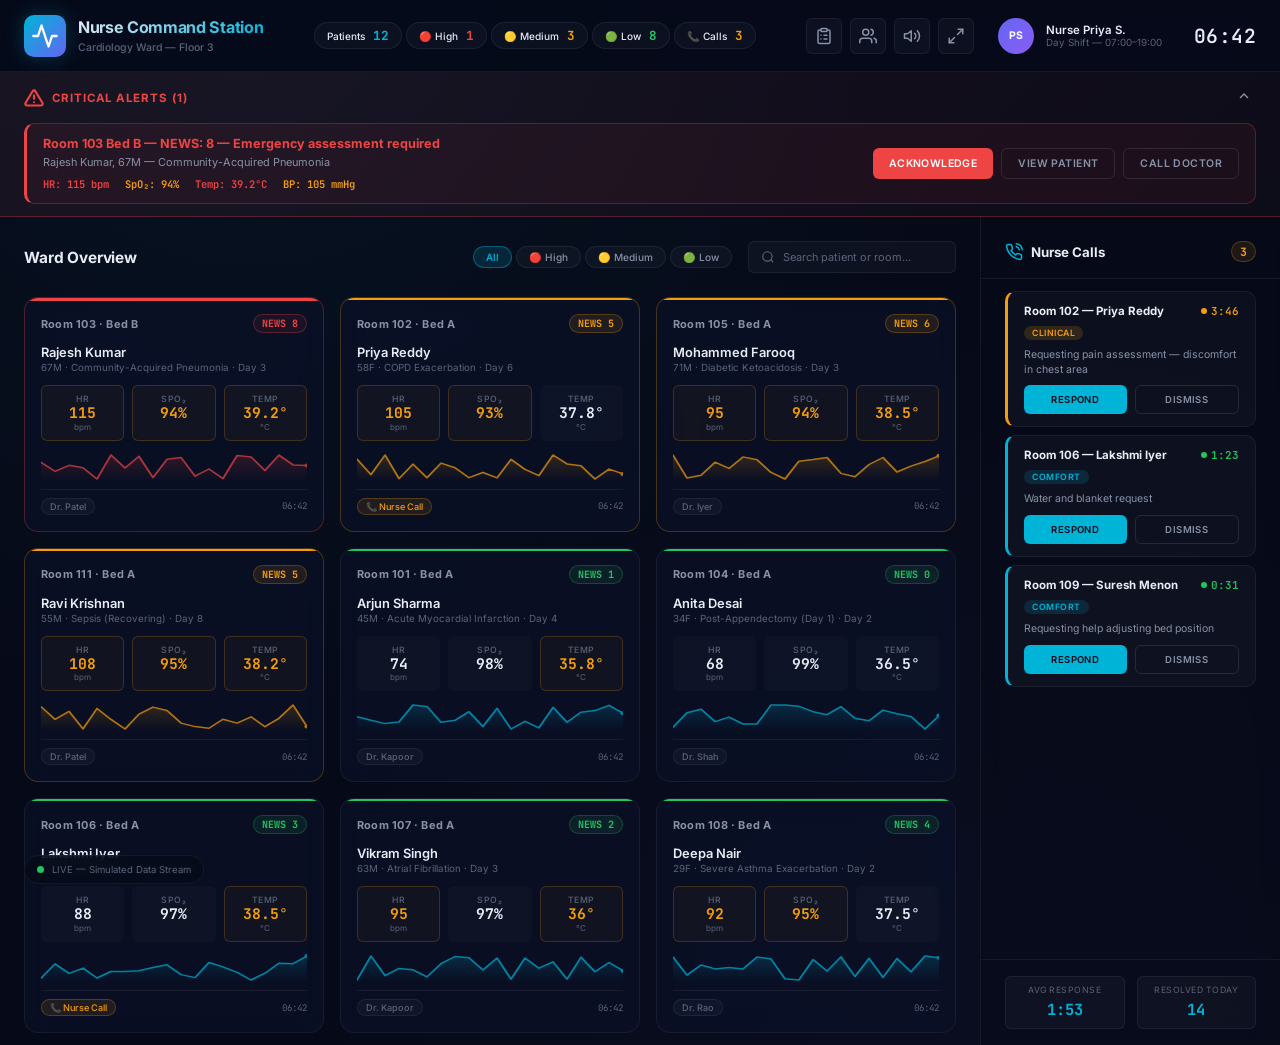
==== commit c9530bf9: "Add Doctor Rounds App dashboard with Web Speech dictation, digital order entry, and bedside checklis" ====
--- a/index.html
+++ b/index.html
@@ -32,6 +32,16 @@
         </div>
         <div class="header-right">
             <div class="header-actions">
+                <a href="./dashboards/doctor-rounds/index.html" class="icon-btn" title="Open Doctor Rounds App" target="_blank" style="text-decoration:none;">
+                    <svg width="18" height="18" viewBox="0 0 24 24" fill="none" stroke="currentColor" stroke-width="2" stroke-linecap="round" stroke-linejoin="round">
+                        <path d="M16 4h2a2 2 0 0 1 2 2v14a2 2 0 0 1-2 2H6a2 2 0 0 1-2-2V6a2 2 0 0 1 2-2h2"/>
+                        <rect x="8" y="2" width="8" height="4" rx="1" ry="1"/>
+                        <path d="M12 11h4"/>
+                        <path d="M12 16h4"/>
+                        <path d="M8 11h.01"/>
+                        <path d="M8 16h.01"/>
+                    </svg>
+                </a>
                 <a href="./dashboards/family-portal/index.html" class="icon-btn" title="Open Family Portal" target="_blank" style="text-decoration:none;">
                     <svg width="18" height="18" viewBox="0 0 24 24" fill="none" stroke="currentColor" stroke-width="2" stroke-linecap="round" stroke-linejoin="round">
                         <path d="M17 21v-2a4 4 0 0 0-4-4H5a4 4 0 0 0-4 4v2"/>
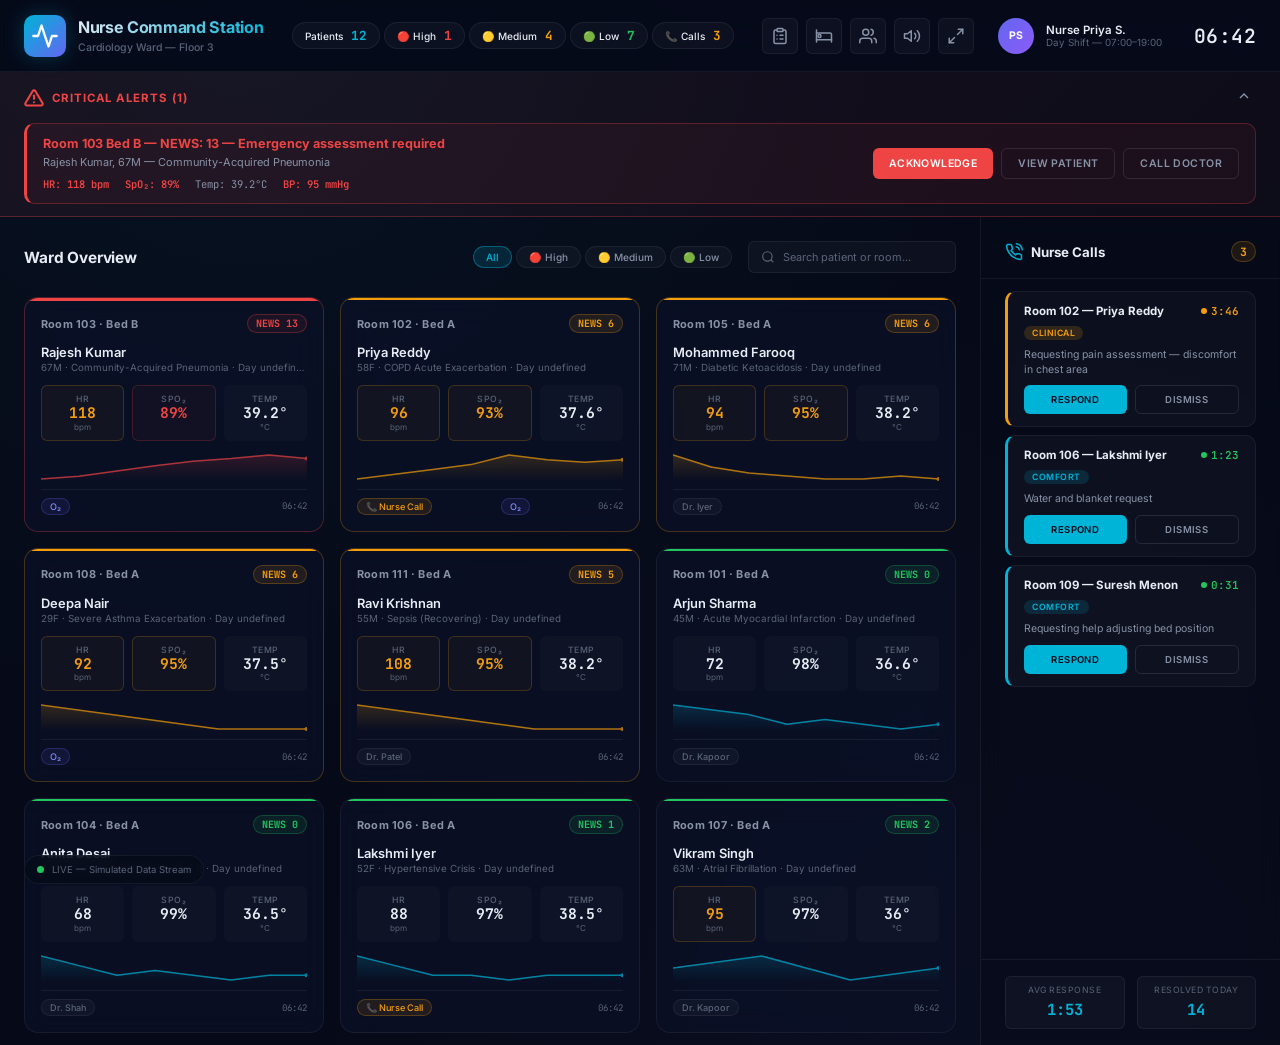
==== commit f3a6a1f3: "connected" ====
--- a/index.html
+++ b/index.html
@@ -40,6 +40,14 @@
                         <path d="M12 16h4"/>
                         <path d="M8 11h.01"/>
                         <path d="M8 16h.01"/>
+                    </svg>
+                </a>
+                <a href="./dashboards/patient-terminal/index.html" class="icon-btn" title="Open Patient Bedside Terminal" target="_blank" style="text-decoration:none;">
+                    <svg width="18" height="18" viewBox="0 0 24 24" fill="none" stroke="currentColor" stroke-width="2" stroke-linecap="round" stroke-linejoin="round">
+                        <path d="M2 4v16"/>
+                        <path d="M2 8h18a2 2 0 0 1 2 2v10"/>
+                        <path d="M2 17h20"/>
+                        <circle cx="6" cy="12" r="2"/>
                     </svg>
                 </a>
                 <a href="./dashboards/family-portal/index.html" class="icon-btn" title="Open Family Portal" target="_blank" style="text-decoration:none;">
@@ -166,6 +174,7 @@
         <span>LIVE — Simulated Data Stream</span>
     </div>
 
+    <script src="js/shared-store.js"></script>
     <script src="app.js"></script>
 </body>
 </html>
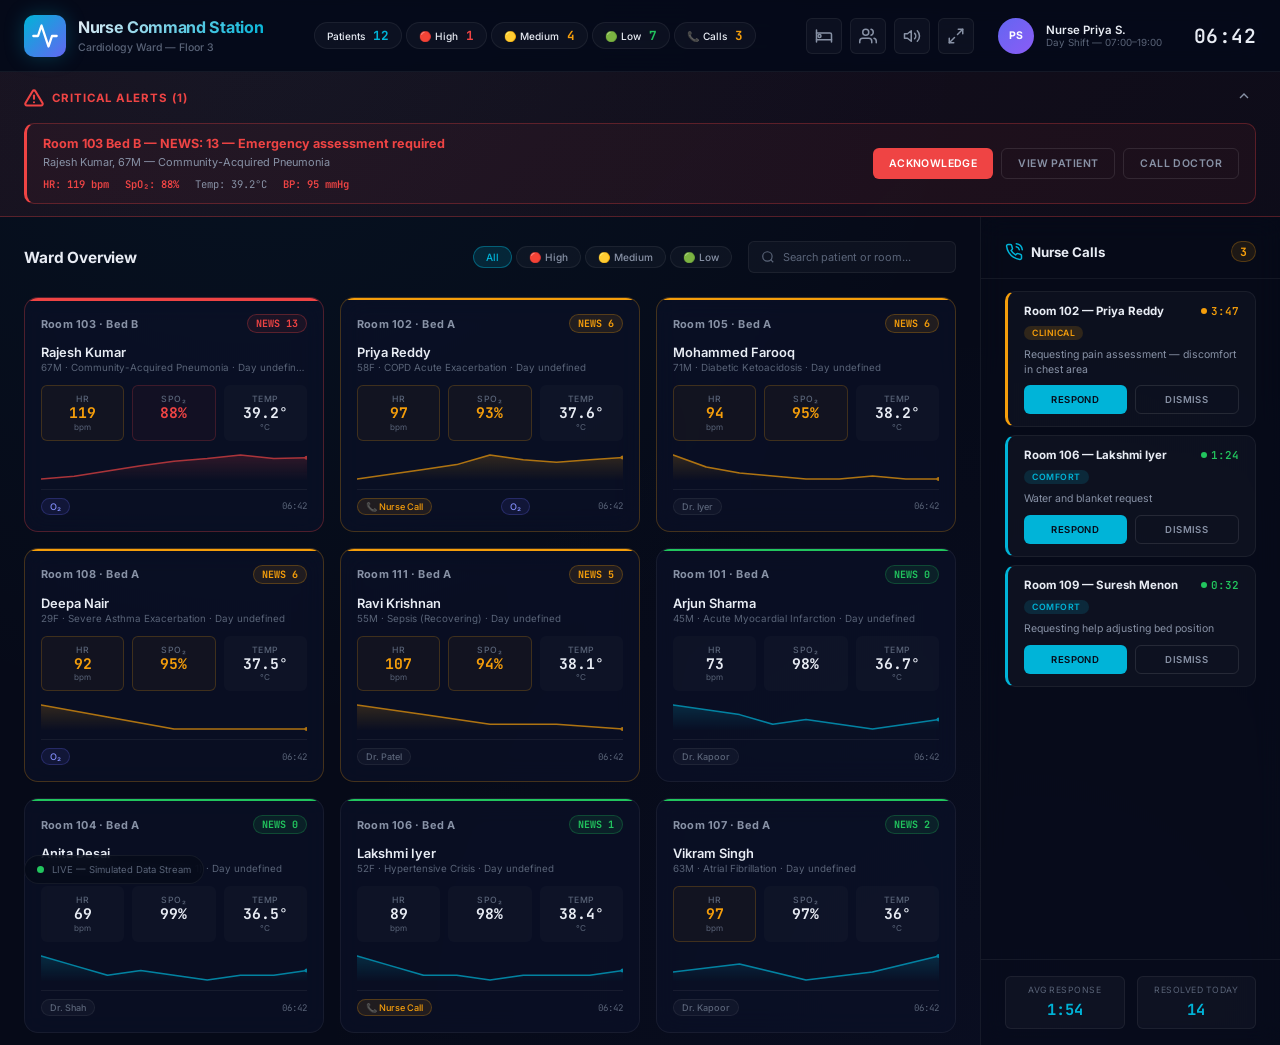
==== commit a918dedf: "removed qusic acces" ====
--- a/index.html
+++ b/index.html
@@ -1,24 +1,31 @@
 <!DOCTYPE html>
 <html lang="en">
+
 <head>
     <meta charset="UTF-8">
     <meta name="viewport" content="width=device-width, initial-scale=1.0">
-    <meta name="description" content="AI-Powered Smart Hospital Room — Nurse Command Station for real-time patient monitoring, NEWS2 triage, and nurse call management.">
+    <meta name="description"
+        content="AI-Powered Smart Hospital Room — Nurse Command Station for real-time patient monitoring, NEWS2 triage, and nurse call management.">
     <title>Nurse Command Station — Smart Hospital</title>
     <link rel="preconnect" href="https://fonts.googleapis.com">
     <link rel="preconnect" href="https://fonts.gstatic.com" crossorigin>
-    <link href="https://fonts.googleapis.com/css2?family=Inter:wght@300;400;500;600;700;800&family=JetBrains+Mono:wght@400;500;600;700&display=swap" rel="stylesheet">
+    <link
+        href="https://fonts.googleapis.com/css2?family=Inter:wght@300;400;500;600;700;800&family=JetBrains+Mono:wght@400;500;600;700&display=swap"
+        rel="stylesheet">
     <link rel="stylesheet" href="style.css">
-    <link rel="icon" href="data:image/svg+xml,<svg xmlns='http://www.w3.org/2000/svg' viewBox='0 0 100 100'><text y='.9em' font-size='90'>🏥</text></svg>">
+    <link rel="icon"
+        href="data:image/svg+xml,<svg xmlns='http://www.w3.org/2000/svg' viewBox='0 0 100 100'><text y='.9em' font-size='90'>🏥</text></svg>">
 </head>
+
 <body>
     <!-- Header -->
     <header id="main-header">
         <div class="header-left">
             <div class="logo">
                 <div class="logo-icon">
-                    <svg width="28" height="28" viewBox="0 0 24 24" fill="none" stroke="currentColor" stroke-width="2" stroke-linecap="round" stroke-linejoin="round">
-                        <path d="M22 12h-4l-3 9L9 3l-3 9H2"/>
+                    <svg width="28" height="28" viewBox="0 0 24 24" fill="none" stroke="currentColor" stroke-width="2"
+                        stroke-linecap="round" stroke-linejoin="round">
+                        <path d="M22 12h-4l-3 9L9 3l-3 9H2" />
                     </svg>
                 </div>
                 <div class="logo-text">
@@ -32,43 +39,42 @@
         </div>
         <div class="header-right">
             <div class="header-actions">
-                <a href="./dashboards/doctor-rounds/index.html" class="icon-btn" title="Open Doctor Rounds App" target="_blank" style="text-decoration:none;">
-                    <svg width="18" height="18" viewBox="0 0 24 24" fill="none" stroke="currentColor" stroke-width="2" stroke-linecap="round" stroke-linejoin="round">
-                        <path d="M16 4h2a2 2 0 0 1 2 2v14a2 2 0 0 1-2 2H6a2 2 0 0 1-2-2V6a2 2 0 0 1 2-2h2"/>
-                        <rect x="8" y="2" width="8" height="4" rx="1" ry="1"/>
-                        <path d="M12 11h4"/>
-                        <path d="M12 16h4"/>
-                        <path d="M8 11h.01"/>
-                        <path d="M8 16h.01"/>
+
+                <a href="./dashboards/patient-terminal/index.html" class="icon-btn"
+                    title="Open Patient Bedside Terminal" target="_blank" style="text-decoration:none;">
+                    <svg width="18" height="18" viewBox="0 0 24 24" fill="none" stroke="currentColor" stroke-width="2"
+                        stroke-linecap="round" stroke-linejoin="round">
+                        <path d="M2 4v16" />
+                        <path d="M2 8h18a2 2 0 0 1 2 2v10" />
+                        <path d="M2 17h20" />
+                        <circle cx="6" cy="12" r="2" />
                     </svg>
                 </a>
-                <a href="./dashboards/patient-terminal/index.html" class="icon-btn" title="Open Patient Bedside Terminal" target="_blank" style="text-decoration:none;">
-                    <svg width="18" height="18" viewBox="0 0 24 24" fill="none" stroke="currentColor" stroke-width="2" stroke-linecap="round" stroke-linejoin="round">
-                        <path d="M2 4v16"/>
-                        <path d="M2 8h18a2 2 0 0 1 2 2v10"/>
-                        <path d="M2 17h20"/>
-                        <circle cx="6" cy="12" r="2"/>
-                    </svg>
-                </a>
-                <a href="./dashboards/family-portal/index.html" class="icon-btn" title="Open Family Portal" target="_blank" style="text-decoration:none;">
-                    <svg width="18" height="18" viewBox="0 0 24 24" fill="none" stroke="currentColor" stroke-width="2" stroke-linecap="round" stroke-linejoin="round">
-                        <path d="M17 21v-2a4 4 0 0 0-4-4H5a4 4 0 0 0-4 4v2"/>
-                        <circle cx="9" cy="7" r="4"/>
-                        <path d="M23 21v-2a4 4 0 0 0-3-3.87"/>
-                        <path d="M16 3.13a4 4 0 0 1 0 7.75"/>
+                <a href="./dashboards/family-portal/index.html" class="icon-btn" title="Open Family Portal"
+                    target="_blank" style="text-decoration:none;">
+                    <svg width="18" height="18" viewBox="0 0 24 24" fill="none" stroke="currentColor" stroke-width="2"
+                        stroke-linecap="round" stroke-linejoin="round">
+                        <path d="M17 21v-2a4 4 0 0 0-4-4H5a4 4 0 0 0-4 4v2" />
+                        <circle cx="9" cy="7" r="4" />
+                        <path d="M23 21v-2a4 4 0 0 0-3-3.87" />
+                        <path d="M16 3.13a4 4 0 0 1 0 7.75" />
                     </svg>
                 </a>
                 <button class="icon-btn" id="btn-sound-toggle" title="Toggle alert sounds">
-                    <svg width="18" height="18" viewBox="0 0 24 24" fill="none" stroke="currentColor" stroke-width="2" stroke-linecap="round" stroke-linejoin="round">
-                        <polygon points="11 5 6 9 2 9 2 15 6 15 11 19 11 5"/>
-                        <path d="M15.54 8.46a5 5 0 0 1 0 7.07"/>
-                        <path d="M19.07 4.93a10 10 0 0 1 0 14.14"/>
+                    <svg width="18" height="18" viewBox="0 0 24 24" fill="none" stroke="currentColor" stroke-width="2"
+                        stroke-linecap="round" stroke-linejoin="round">
+                        <polygon points="11 5 6 9 2 9 2 15 6 15 11 19 11 5" />
+                        <path d="M15.54 8.46a5 5 0 0 1 0 7.07" />
+                        <path d="M19.07 4.93a10 10 0 0 1 0 14.14" />
                     </svg>
                 </button>
                 <button class="icon-btn" id="btn-fullscreen" title="Toggle fullscreen">
-                    <svg width="18" height="18" viewBox="0 0 24 24" fill="none" stroke="currentColor" stroke-width="2" stroke-linecap="round" stroke-linejoin="round">
-                        <polyline points="15 3 21 3 21 9"/><polyline points="9 21 3 21 3 15"/>
-                        <line x1="21" y1="3" x2="14" y2="10"/><line x1="3" y1="21" x2="10" y2="14"/>
+                    <svg width="18" height="18" viewBox="0 0 24 24" fill="none" stroke="currentColor" stroke-width="2"
+                        stroke-linecap="round" stroke-linejoin="round">
+                        <polyline points="15 3 21 3 21 9" />
+                        <polyline points="9 21 3 21 3 15" />
+                        <line x1="21" y1="3" x2="14" y2="10" />
+                        <line x1="3" y1="21" x2="10" y2="14" />
                     </svg>
                 </button>
             </div>
@@ -87,14 +93,19 @@
     <section class="alerts-banner" id="alerts-banner" style="display:none;">
         <div class="alerts-header">
             <div class="alerts-title">
-                <svg width="20" height="20" viewBox="0 0 24 24" fill="none" stroke="currentColor" stroke-width="2.5" stroke-linecap="round" stroke-linejoin="round">
-                    <path d="M10.29 3.86L1.82 18a2 2 0 0 0 1.71 3h16.94a2 2 0 0 0 1.71-3L13.71 3.86a2 2 0 0 0-3.42 0z"/>
-                    <line x1="12" y1="9" x2="12" y2="13"/><line x1="12" y1="17" x2="12.01" y2="17"/>
+                <svg width="20" height="20" viewBox="0 0 24 24" fill="none" stroke="currentColor" stroke-width="2.5"
+                    stroke-linecap="round" stroke-linejoin="round">
+                    <path
+                        d="M10.29 3.86L1.82 18a2 2 0 0 0 1.71 3h16.94a2 2 0 0 0 1.71-3L13.71 3.86a2 2 0 0 0-3.42 0z" />
+                    <line x1="12" y1="9" x2="12" y2="13" />
+                    <line x1="12" y1="17" x2="12.01" y2="17" />
                 </svg>
                 <span>CRITICAL ALERTS (<span id="alert-count">0</span>)</span>
             </div>
             <button class="btn-collapse" id="btn-collapse-alerts">
-                <svg width="16" height="16" viewBox="0 0 24 24" fill="none" stroke="currentColor" stroke-width="2"><polyline points="18 15 12 9 6 15"/></svg>
+                <svg width="16" height="16" viewBox="0 0 24 24" fill="none" stroke="currentColor" stroke-width="2">
+                    <polyline points="18 15 12 9 6 15" />
+                </svg>
             </button>
         </div>
         <div class="alerts-list" id="alerts-list">
@@ -116,7 +127,11 @@
                         <button class="pill" data-filter="low">🟢 Low</button>
                     </div>
                     <div class="search-box">
-                        <svg width="14" height="14" viewBox="0 0 24 24" fill="none" stroke="currentColor" stroke-width="2"><circle cx="11" cy="11" r="8"/><line x1="21" y1="21" x2="16.65" y2="16.65"/></svg>
+                        <svg width="14" height="14" viewBox="0 0 24 24" fill="none" stroke="currentColor"
+                            stroke-width="2">
+                            <circle cx="11" cy="11" r="8" />
+                            <line x1="21" y1="21" x2="16.65" y2="16.65" />
+                        </svg>
                         <input type="text" id="search-input" placeholder="Search patient or room...">
                     </div>
                 </div>
@@ -130,8 +145,10 @@
         <aside class="calls-sidebar" id="calls-sidebar">
             <div class="sidebar-header">
                 <h2>
-                    <svg width="18" height="18" viewBox="0 0 24 24" fill="none" stroke="currentColor" stroke-width="2" stroke-linecap="round" stroke-linejoin="round">
-                        <path d="M15.05 5A5 5 0 0 1 19 8.95M15.05 1A9 9 0 0 1 23 8.94m-1 7.98v3a2 2 0 0 1-2.18 2 19.79 19.79 0 0 1-8.63-3.07 19.5 19.5 0 0 1-6-6 19.79 19.79 0 0 1-3.07-8.67A2 2 0 0 1 4.11 2h3a2 2 0 0 1 2 1.72c.127.96.361 1.903.7 2.81a2 2 0 0 1-.45 2.11L8.09 9.91a16 16 0 0 0 6 6l1.27-1.27a2 2 0 0 1 2.11-.45c.907.339 1.85.573 2.81.7A2 2 0 0 1 22 16.92z"/>
+                    <svg width="18" height="18" viewBox="0 0 24 24" fill="none" stroke="currentColor" stroke-width="2"
+                        stroke-linecap="round" stroke-linejoin="round">
+                        <path
+                            d="M15.05 5A5 5 0 0 1 19 8.95M15.05 1A9 9 0 0 1 23 8.94m-1 7.98v3a2 2 0 0 1-2.18 2 19.79 19.79 0 0 1-8.63-3.07 19.5 19.5 0 0 1-6-6 19.79 19.79 0 0 1-3.07-8.67A2 2 0 0 1 4.11 2h3a2 2 0 0 1 2 1.72c.127.96.361 1.903.7 2.81a2 2 0 0 1-.45 2.11L8.09 9.91a16 16 0 0 0 6 6l1.27-1.27a2 2 0 0 1 2.11-.45c.907.339 1.85.573 2.81.7A2 2 0 0 1 22 16.92z" />
                     </svg>
                     Nurse Calls
                 </h2>
@@ -159,7 +176,10 @@
             <div class="modal-header">
                 <div class="modal-title" id="modal-title"></div>
                 <button class="modal-close" id="modal-close">
-                    <svg width="20" height="20" viewBox="0 0 24 24" fill="none" stroke="currentColor" stroke-width="2"><line x1="18" y1="6" x2="6" y2="18"/><line x1="6" y1="6" x2="18" y2="18"/></svg>
+                    <svg width="20" height="20" viewBox="0 0 24 24" fill="none" stroke="currentColor" stroke-width="2">
+                        <line x1="18" y1="6" x2="6" y2="18" />
+                        <line x1="6" y1="6" x2="18" y2="18" />
+                    </svg>
                 </button>
             </div>
             <div class="modal-body" id="modal-body">
@@ -177,4 +197,5 @@
     <script src="js/shared-store.js"></script>
     <script src="app.js"></script>
 </body>
-</html>
+
+</html>
